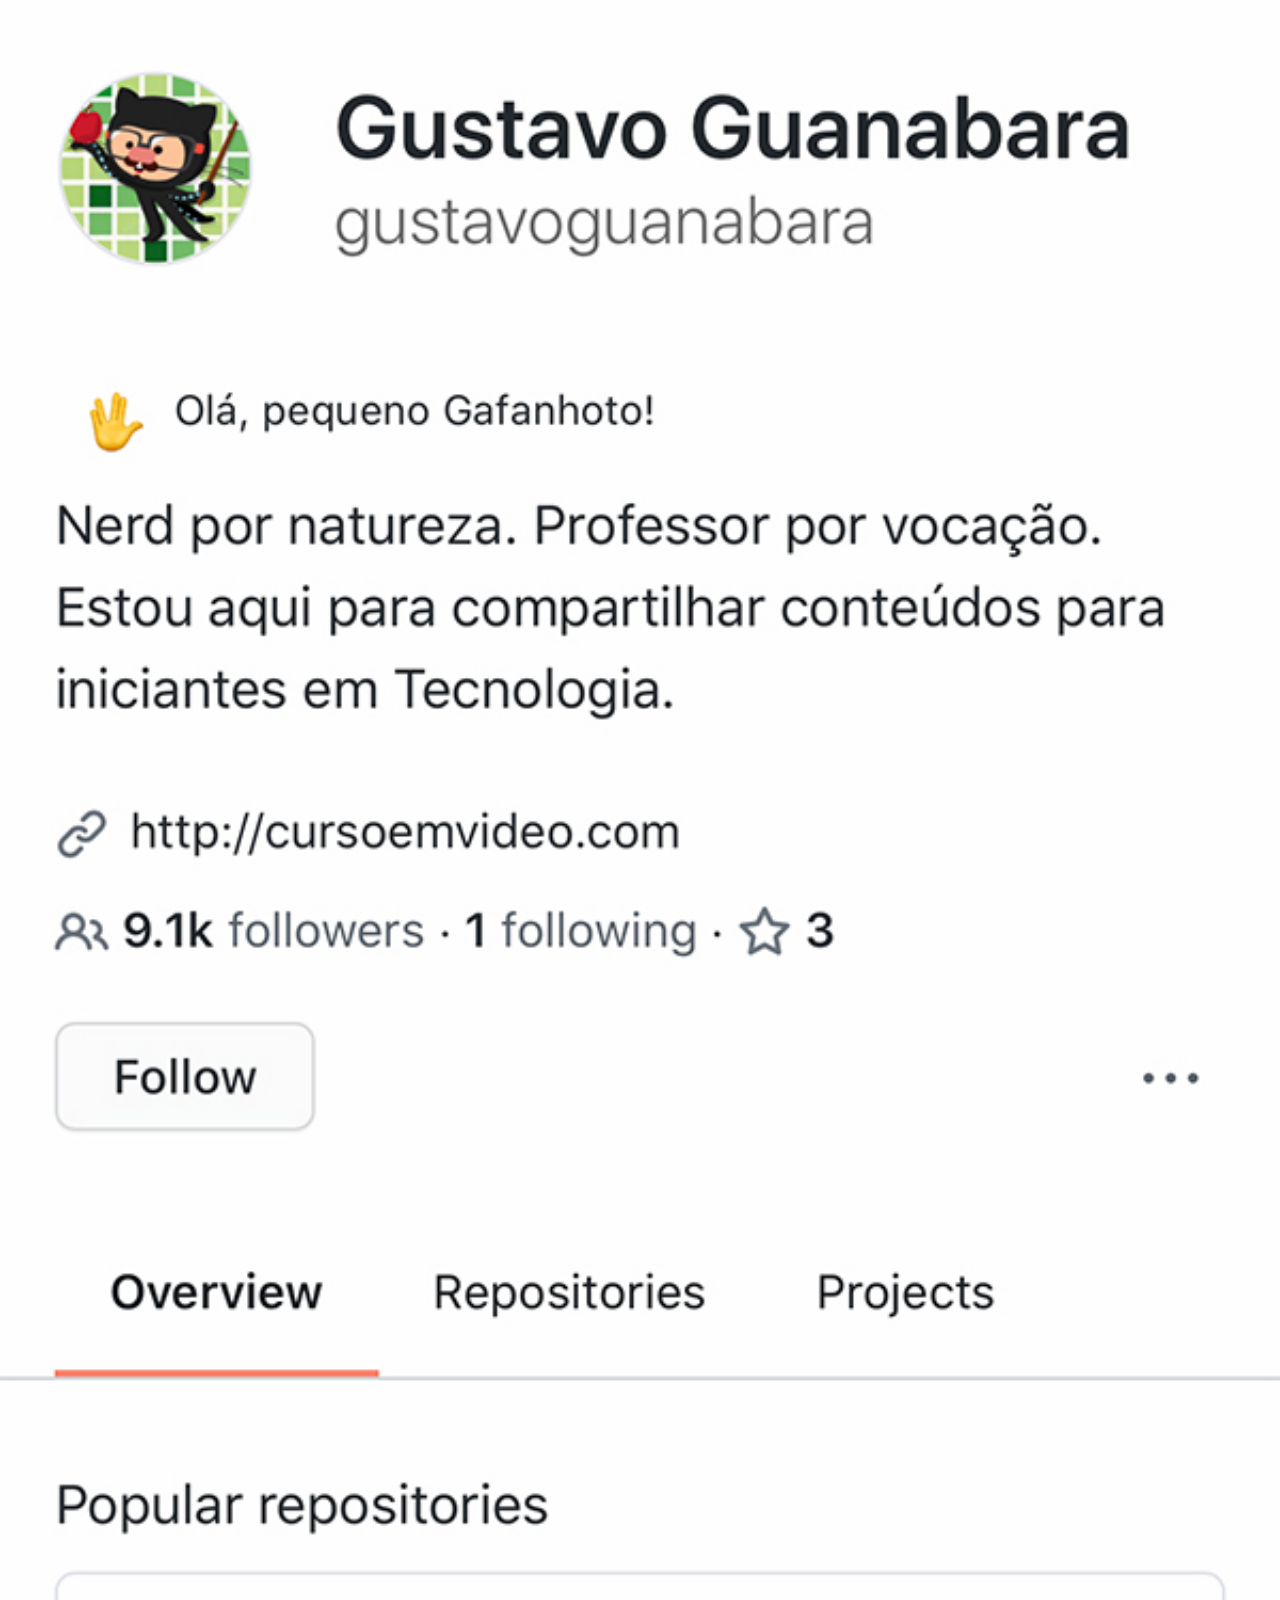
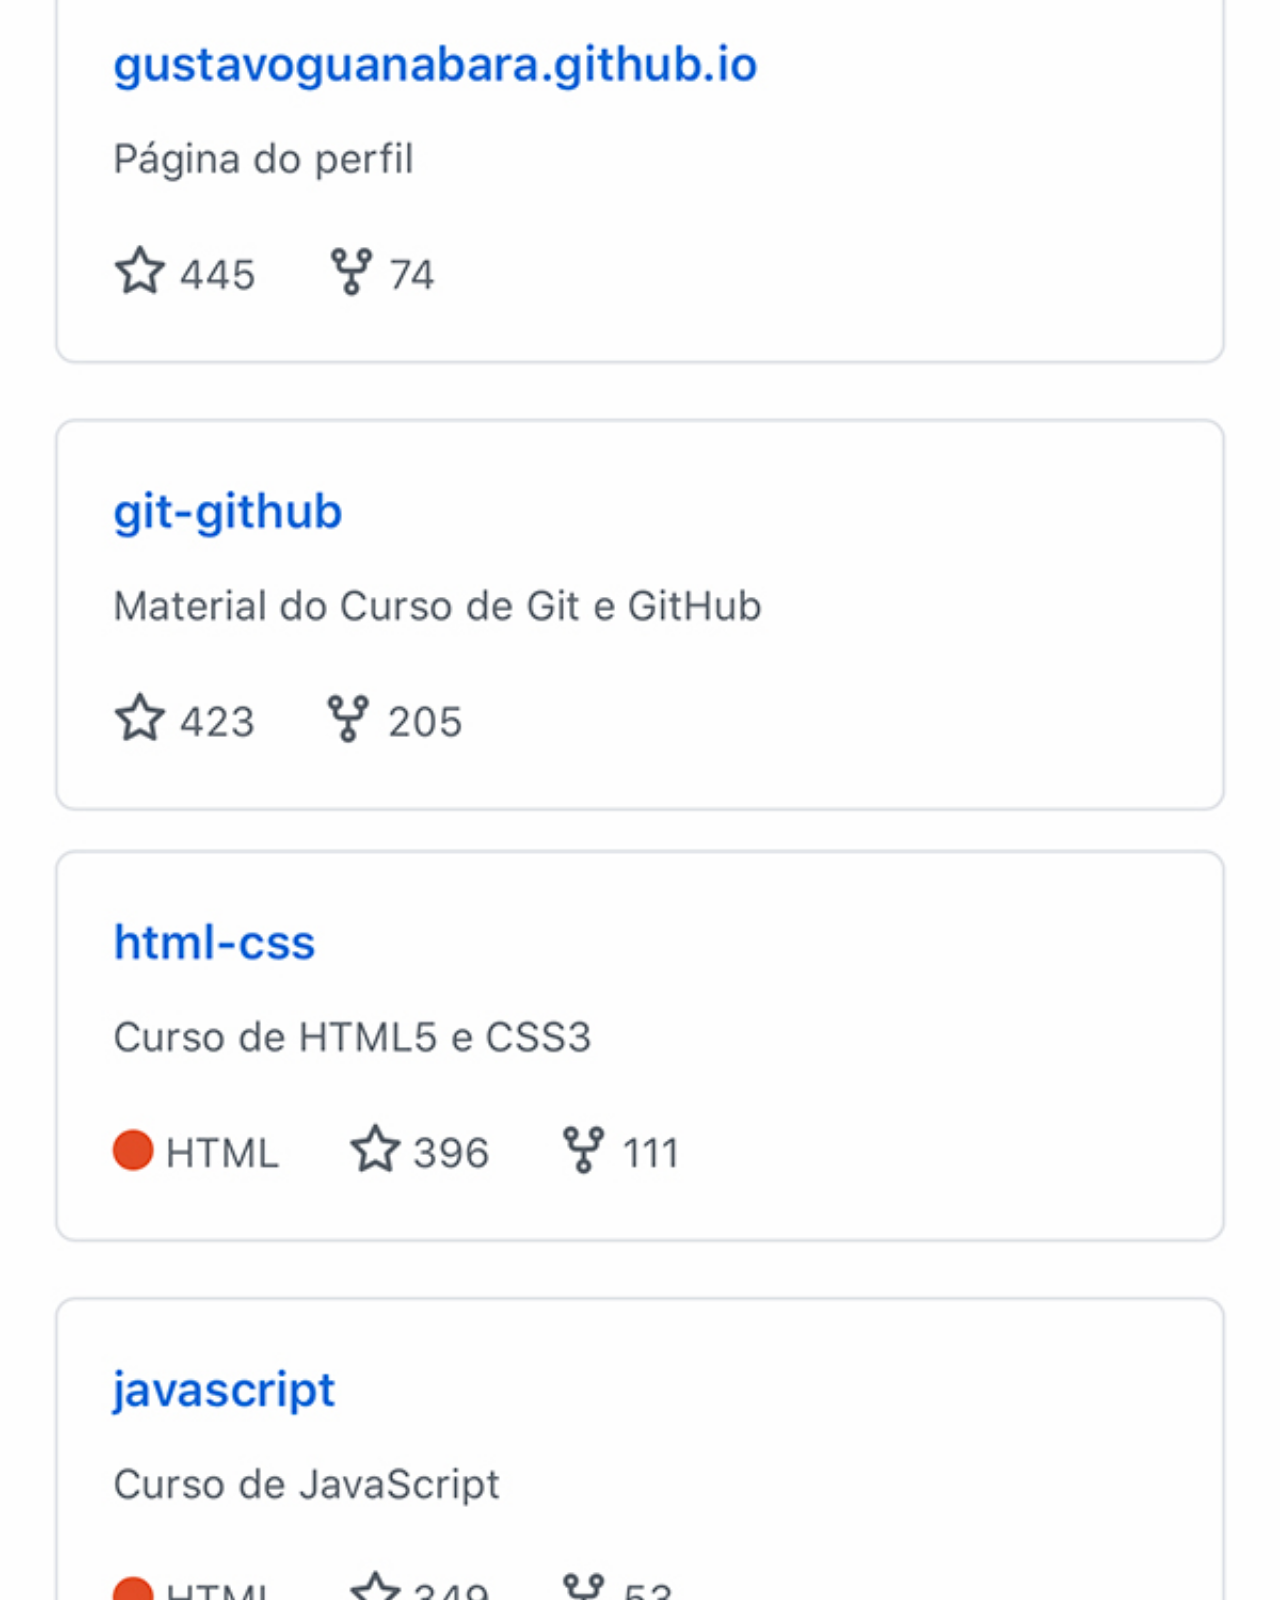
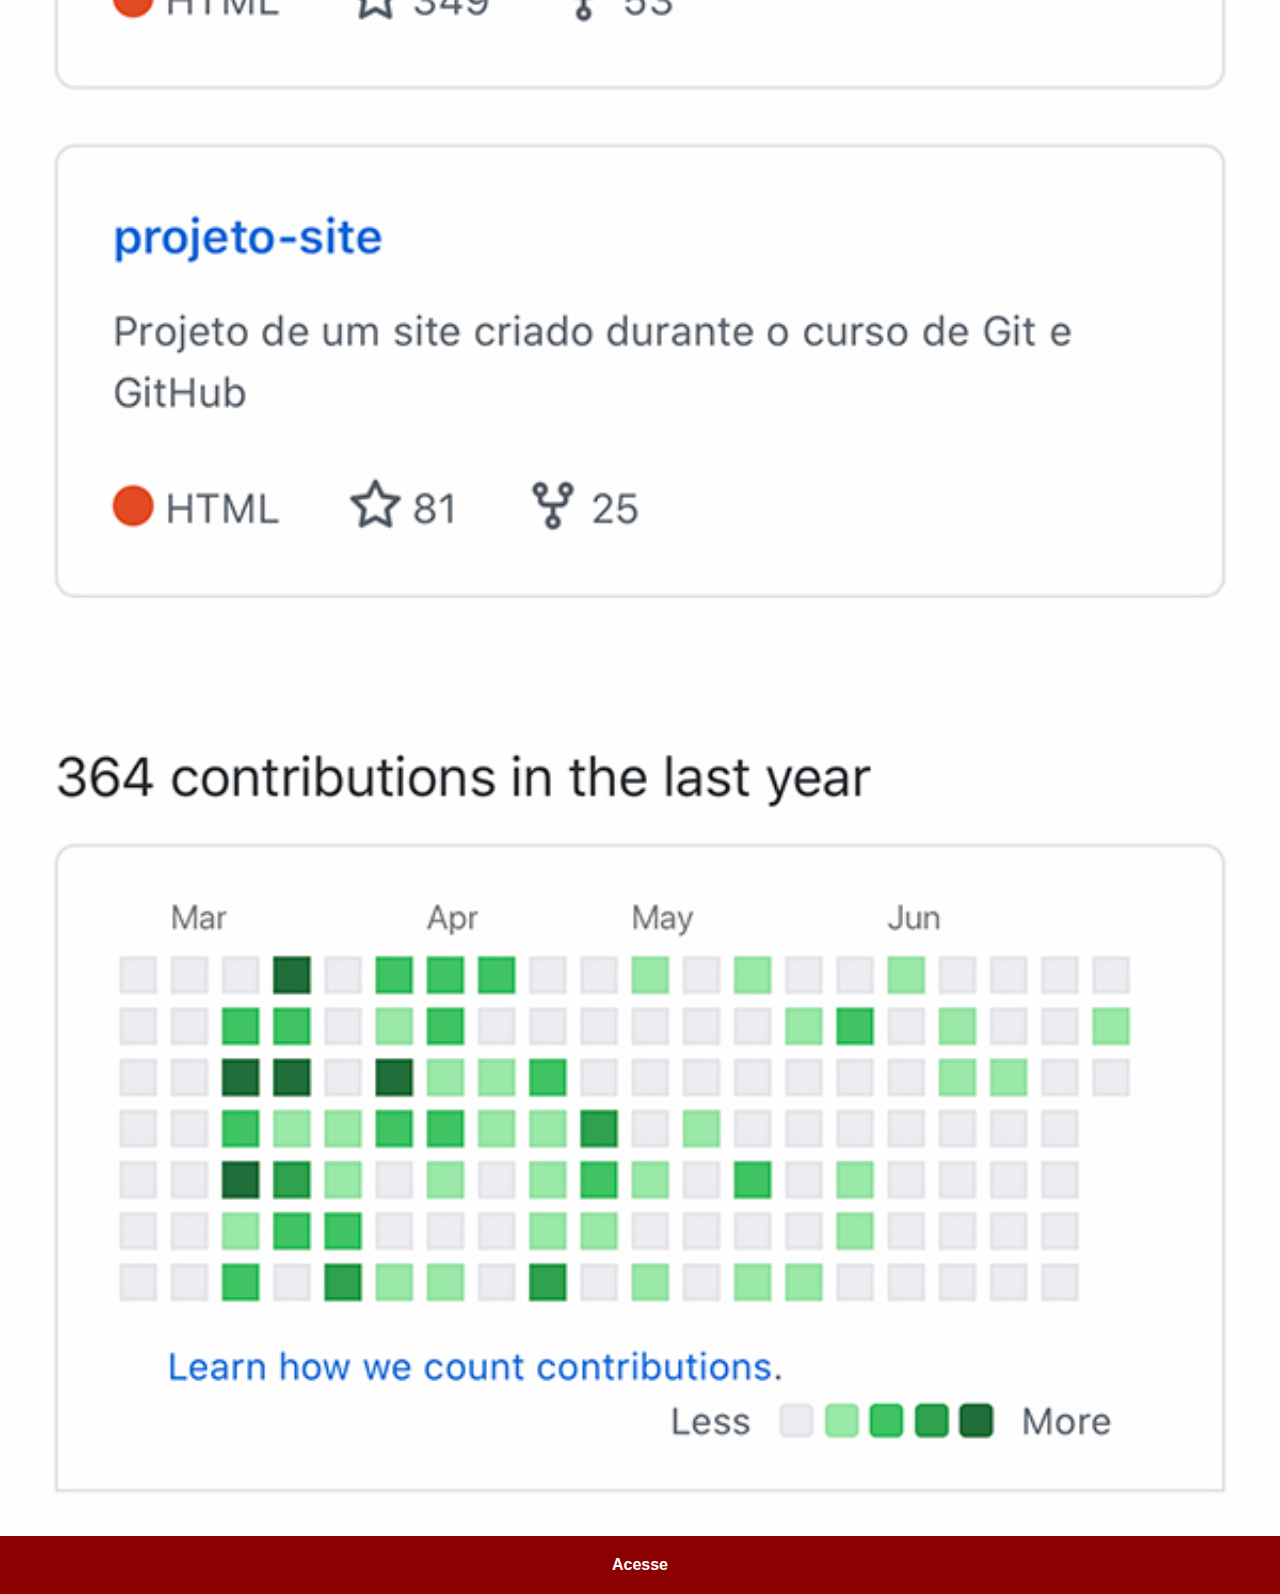
==== github.html @ 4d3125de "aplicação dos sites" ====
<!DOCTYPE html>
<html lang="pt-br">
<head>
    <meta charset="UTF-8">
    <meta name="viewport" content="width=device-width, initial-scale=1.0">
    <title>Github</title>
    <link rel="stylesheet" href="estilos/social.css">
</head>
<body>
    <img src="imagens/tela-github.jpg" alt="github">
    <a href="https://github.com/gustavoguanabara" target="_blank">Acesse</a>
    
</body>
</html>
---- estilos/social.css ----
@charset "utf-8";

        *{
            margin: 0px;
            padding: 0px;
            font-family: Arial, Helvetica, sans-serif;
        }
        ::-webkit-scrollbar{
            width: 0px;
            height: 0px;
        }
        img{
            width: 100vw;


        }
        a{
            display: block;
            background-color: darkred;
            color: white;
            padding: 20px;
            text-align: center;
            font-weight: bolder;
            text-decoration: none;
        }
        a:hover{
            background-color: red;
        }
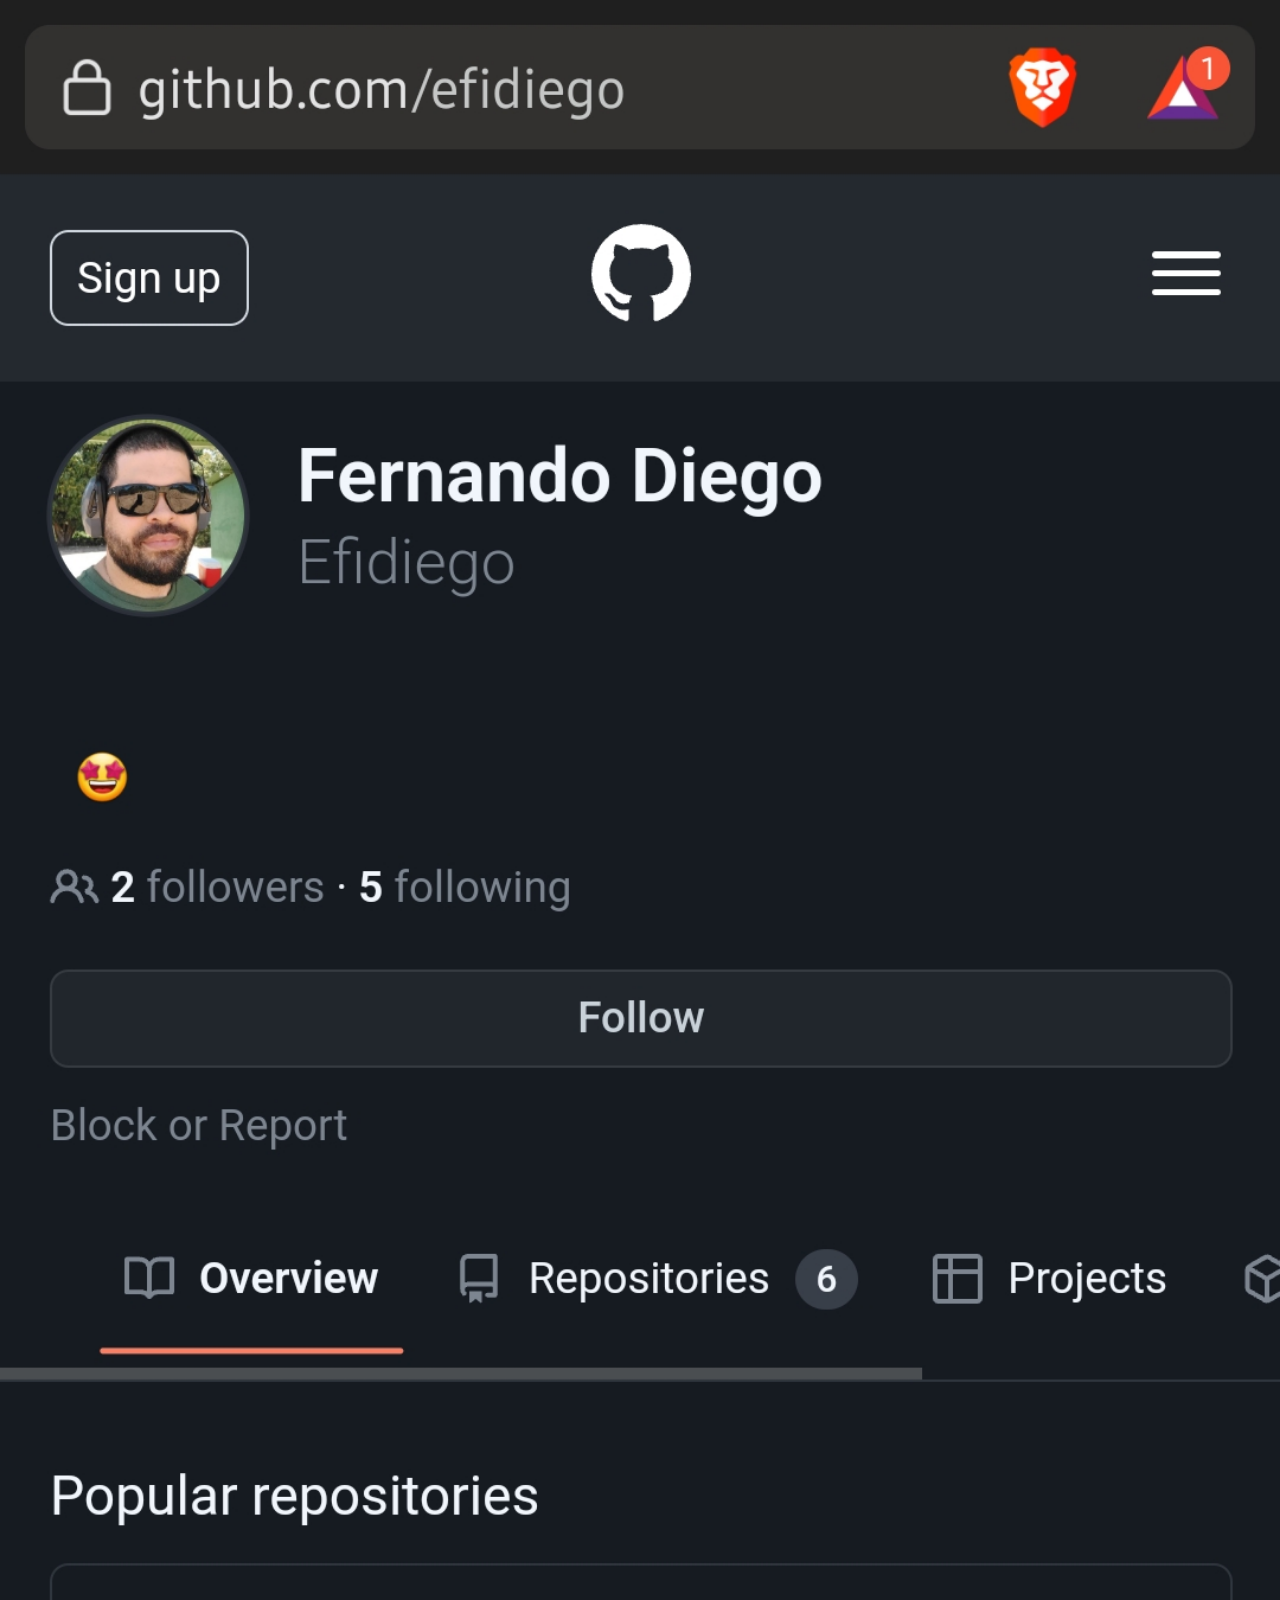
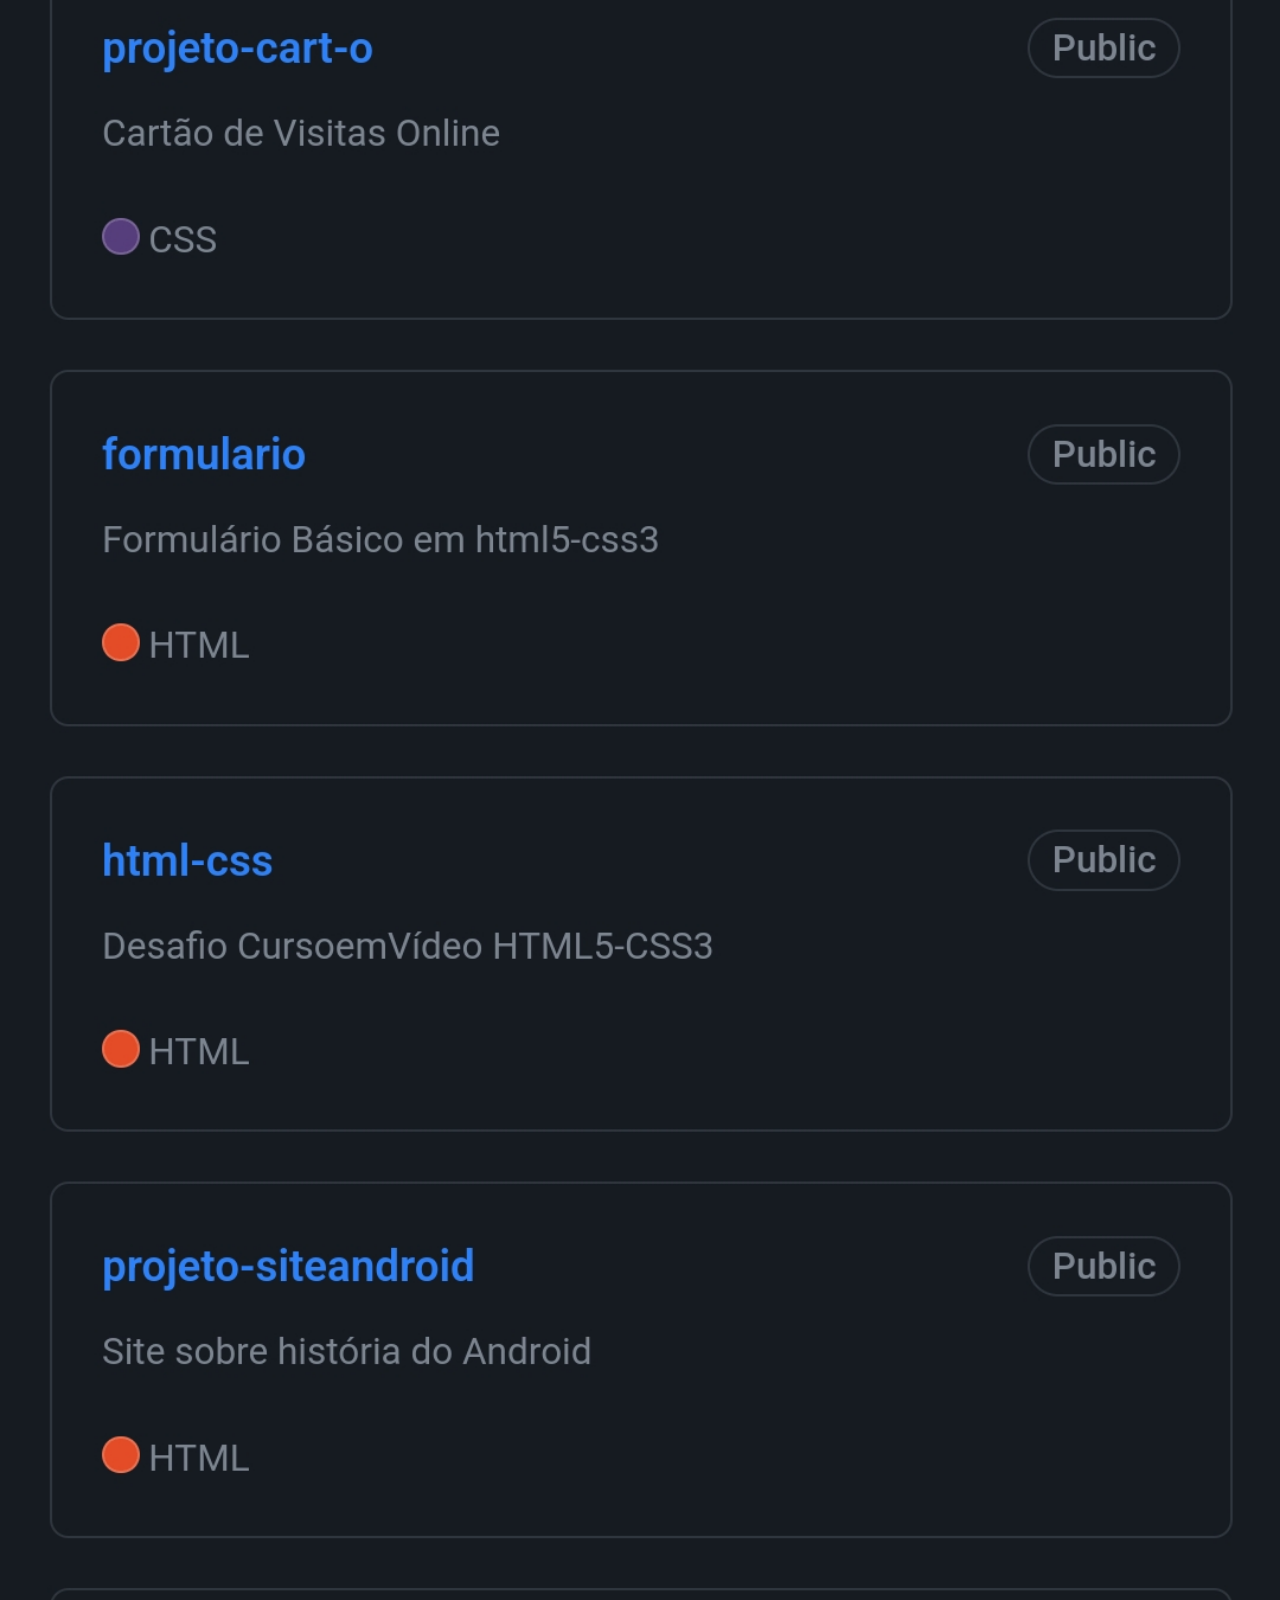
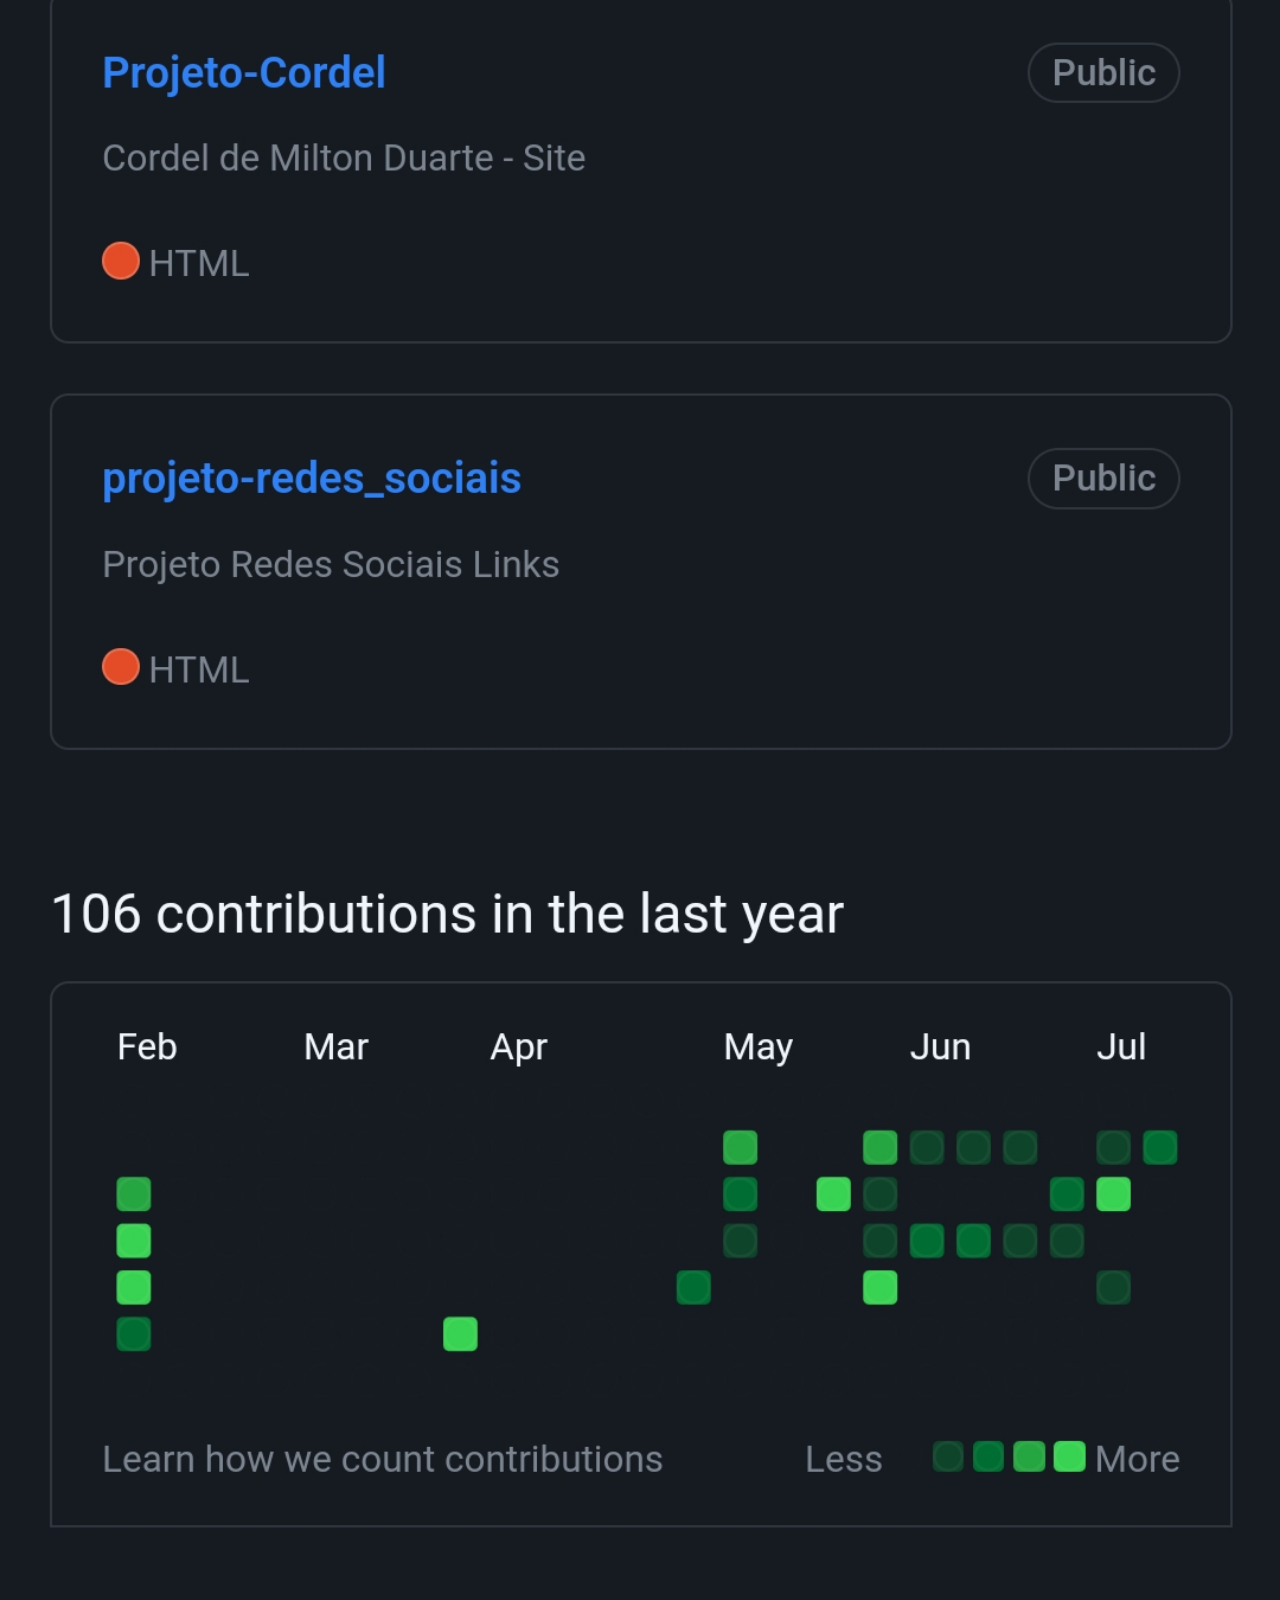
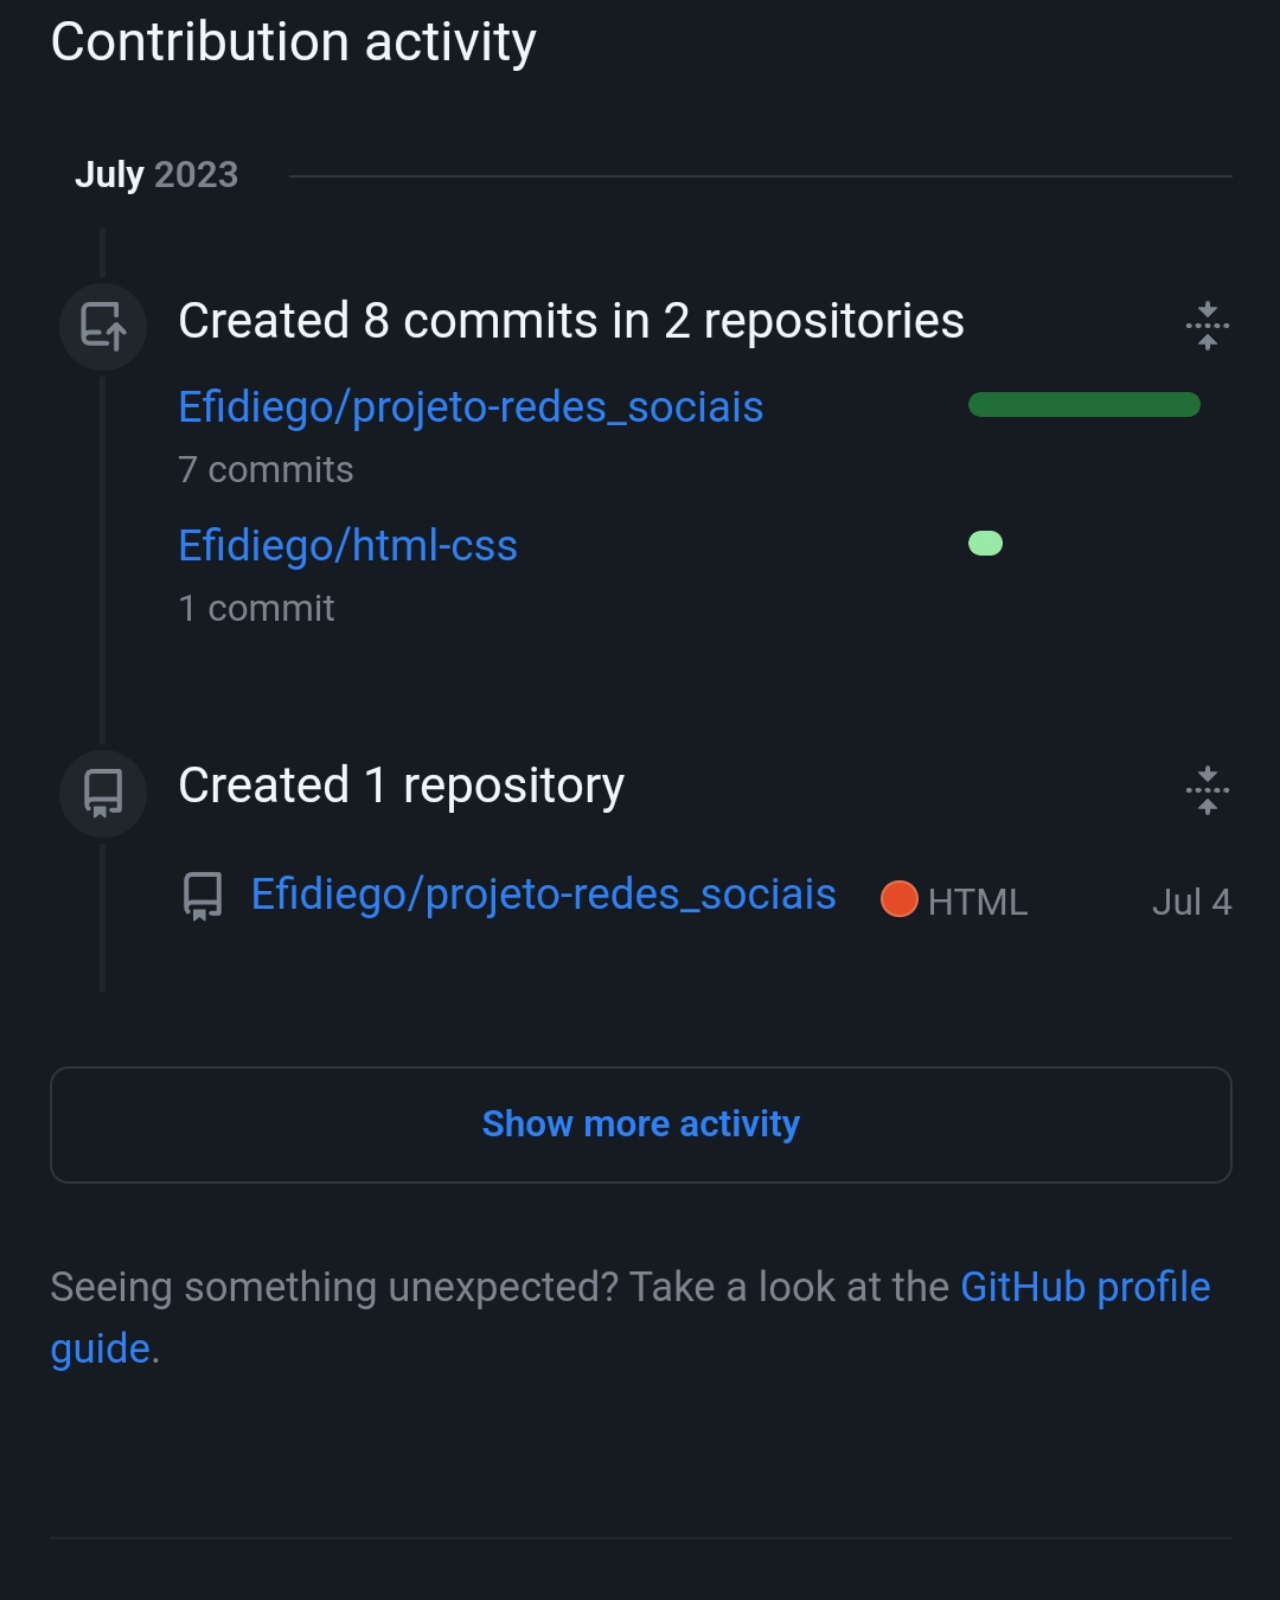
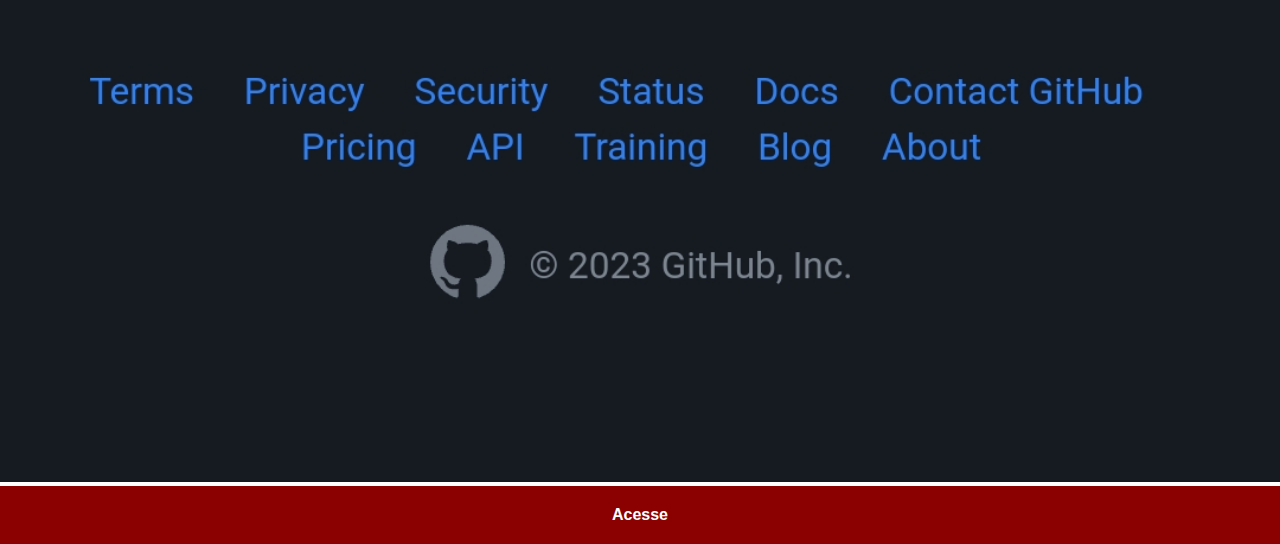
==== commit 172af0fa: "personalização projeto" ====
--- a/github.html
+++ b/github.html
@@ -8,7 +8,7 @@
 </head>
 <body>
     <img src="imagens/tela-github.jpg" alt="github">
-    <a href="https://github.com/gustavoguanabara" target="_blank">Acesse</a>
+    <a href="https://github.com/efidiego" target="_blank">Acesse</a>
     
 </body>
 </html>